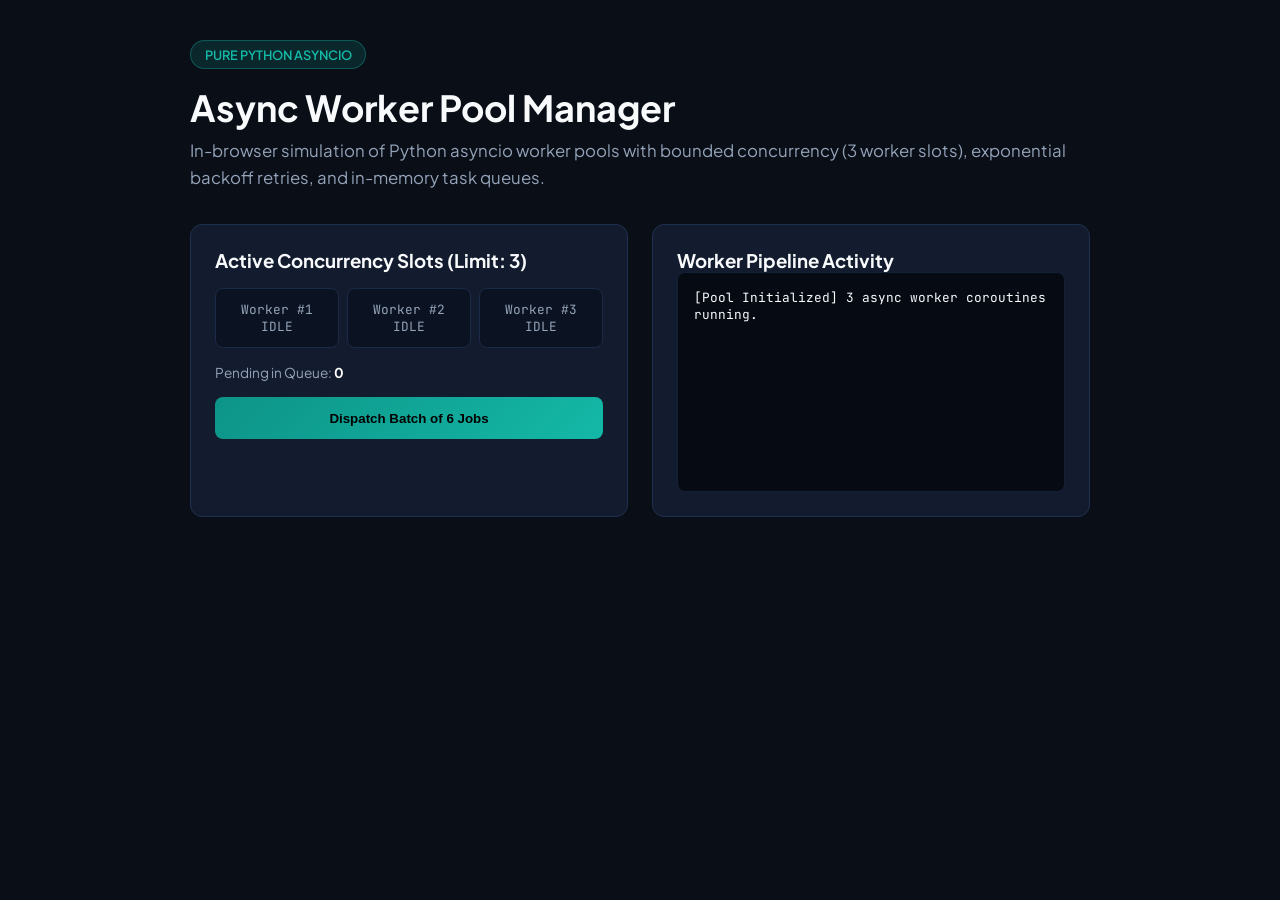
==== index.html @ 15763489 "finished high level production async workers pool" ====
<!DOCTYPE html>
<html lang="en">
<head>
  <meta charset="UTF-8">
  <meta name="viewport" content="width=device-width, initial-scale=1.0">
  <title>Ige Async Worker Pool — Concurrency & Retries</title>
  <link href="https://fonts.googleapis.com/css2?family=Plus+Jakarta+Sans:wght@400;500;600;700&family=JetBrains+Mono:wght@400;500&display=swap" rel="stylesheet">
  <style>
    :root {
      --bg: #090e17;
      --card: #131c2e;
      --border: #1f2f4e;
      --accent: #14b8a6;
      --text: #f8fafc;
      --muted: #94a3b8;
    }
    * { box-sizing: border-box; margin: 0; padding: 0; }
    body {
      font-family: 'Plus Jakarta Sans', sans-serif;
      background: var(--bg); color: var(--text); padding: 2.5rem 1rem;
      display: flex; flex-direction: column; align-items: center; min-height: 100vh;
    }
    .container { max-width: 900px; width: 100%; }
    .badge {
      display: inline-block; background: rgba(20, 184, 166, 0.15);
      border: 1px solid rgba(20, 184, 166, 0.35); color: var(--accent);
      padding: 0.35rem 0.85rem; border-radius: 9999px; font-size: 0.8rem; font-weight: 600;
      text-transform: uppercase; margin-bottom: 1rem;
    }
    h1 { font-size: 2.25rem; font-weight: 700; margin-bottom: 0.5rem; }
    p.sub { color: var(--muted); font-size: 1.05rem; margin-bottom: 2rem; line-height: 1.6; }
    .grid { display: grid; grid-template-columns: 1fr 1fr; gap: 1.5rem; margin-bottom: 1.5rem; }
    @media(max-width: 768px) { .grid { grid-template-columns: 1fr; } }
    .card { background: var(--card); border: 1px solid var(--border); border-radius: 12px; padding: 1.5rem; }
    button {
      background: linear-gradient(135deg, #0d9488, #14b8a6); color: #000;
      font-weight: 700; padding: 0.85rem 1.5rem; border: none; border-radius: 8px; cursor: pointer; width: 100%;
    }
    .workers-display { display: flex; gap: 0.5rem; margin: 1rem 0; }
    .worker-slot {
      flex: 1; padding: 0.75rem; background: #0b1322; border: 1px solid #1a2a47; border-radius: 8px; text-align: center;
      font-size: 0.8rem; font-family: 'JetBrains Mono', monospace; color: var(--muted);
    }
    .worker-slot.active { border-color: #14b8a6; color: #14b8a6; background: rgba(20, 184, 166, 0.1); }
    .log-box {
      background: #060a12; border: 1px solid #142036; border-radius: 8px;
      padding: 1rem; height: 220px; overflow-y: auto; font-family: 'JetBrains Mono', monospace; font-size: 0.8rem;
    }
  </style>
</head>
<body>
  <div class="container">
    <div class="badge">Pure Python AsyncIO</div>
    <h1>Async Worker Pool Manager</h1>
    <p class="sub">In-browser simulation of Python asyncio worker pools with bounded concurrency (3 worker slots), exponential backoff retries, and in-memory task queues.</p>

    <div class="grid">
      <div class="card">
        <h3>Active Concurrency Slots (Limit: 3)</h3>
        <div class="workers-display">
          <div id="w0" class="worker-slot">Worker #1<br>IDLE</div>
          <div id="w1" class="worker-slot">Worker #2<br>IDLE</div>
          <div id="w2" class="worker-slot">Worker #3<br>IDLE</div>
        </div>
        <p style="font-size: 0.85rem; color: var(--muted); margin-bottom: 1rem;">
          Pending in Queue: <strong id="queueCount" style="color: #fff;">0</strong>
        </p>
        <button onclick="dispatchBatch()">Dispatch Batch of 6 Jobs</button>
      </div>

      <div class="card">
        <h3>Worker Pipeline Activity</h3>
        <div id="activityLog" class="log-box">
          <div>[Pool Initialized] 3 async worker coroutines running.</div>
        </div>
      </div>
    </div>
  </div>

  <script>
    let queue = [];
    let workers = [false, false, false];
    let jobId = 0;

    function dispatchBatch() {
      for (let i = 0; i < 6; i++) {
        jobId++;
        queue.push({ id: jobId, retries: 0 });
      }
      document.getElementById('queueCount').textContent = queue.length;
      processQueue();
    }

    function processQueue() {
      for (let i = 0; i < workers.length; i++) {
        if (!workers[i] && queue.length > 0) {
          const job = queue.shift();
          executeJob(i, job);
        }
      }
      document.getElementById('queueCount').textContent = queue.length;
    }

    function executeJob(slot, job) {
      workers[slot] = true;
      const el = document.getElementById(`w${slot}`);
      el.className = "worker-slot active";
      el.innerHTML = `Worker #${slot + 1}<br>Job #${job.id}`;

      const log = document.getElementById('activityLog');
      log.innerHTML = `<div>[Worker #${slot + 1}] Processing Job #${job.id}...</div>` + log.innerHTML;

      setTimeout(() => {
        // Random flaky failure with retry
        if (job.id % 3 === 0 && job.retries === 0) {
          job.retries++;
          log.innerHTML = `<div style="color: #f59e0b;">[Worker #${slot + 1}] ⚠️ Job #${job.id} transient failure. Exponential backoff retry...</div>` + log.innerHTML;
          queue.unshift(job);
        } else {
          log.innerHTML = `<div style="color: #10b981;">[Worker #${slot + 1}] ✔ Completed Job #${job.id} successfully.</div>` + log.innerHTML;
        }

        workers[slot] = false;
        el.className = "worker-slot";
        el.innerHTML = `Worker #${slot + 1}<br>IDLE`;
        processQueue();
      }, 1200);
    }
  </script>
</body>
</html>
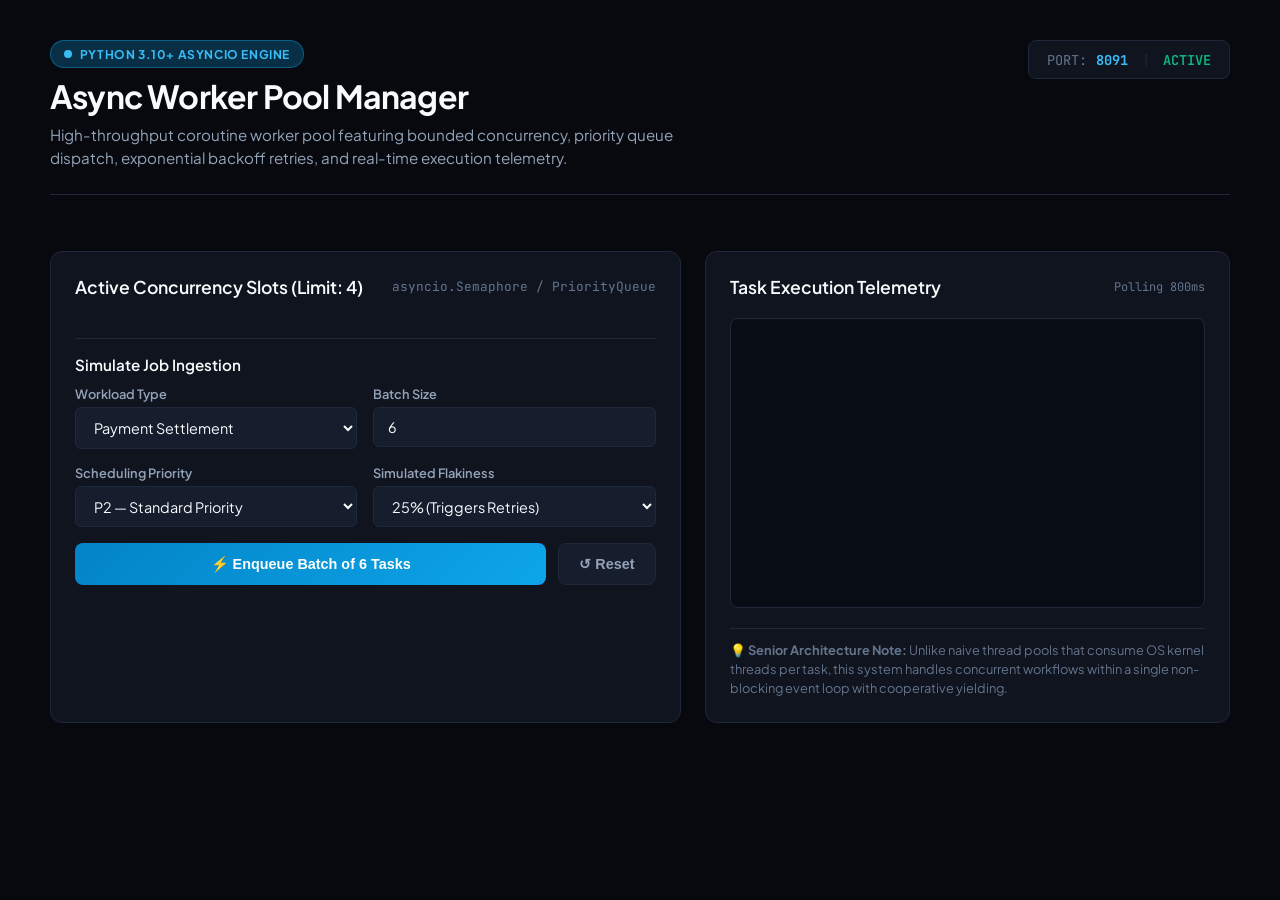
==== commit 6abce838: "feat: scale up senior architecture, zero-dep embedded servers, modular UI components, and demo walkt" ====
--- a/index.html
+++ b/index.html
@@ -3,129 +3,121 @@
 <head>
   <meta charset="UTF-8">
   <meta name="viewport" content="width=device-width, initial-scale=1.0">
-  <title>Ige Async Worker Pool — Concurrency & Retries</title>
-  <link href="https://fonts.googleapis.com/css2?family=Plus+Jakarta+Sans:wght@400;500;600;700&family=JetBrains+Mono:wght@400;500&display=swap" rel="stylesheet">
-  <style>
-    :root {
-      --bg: #090e17;
-      --card: #131c2e;
-      --border: #1f2f4e;
-      --accent: #14b8a6;
-      --text: #f8fafc;
-      --muted: #94a3b8;
-    }
-    * { box-sizing: border-box; margin: 0; padding: 0; }
-    body {
-      font-family: 'Plus Jakarta Sans', sans-serif;
-      background: var(--bg); color: var(--text); padding: 2.5rem 1rem;
-      display: flex; flex-direction: column; align-items: center; min-height: 100vh;
-    }
-    .container { max-width: 900px; width: 100%; }
-    .badge {
-      display: inline-block; background: rgba(20, 184, 166, 0.15);
-      border: 1px solid rgba(20, 184, 166, 0.35); color: var(--accent);
-      padding: 0.35rem 0.85rem; border-radius: 9999px; font-size: 0.8rem; font-weight: 600;
-      text-transform: uppercase; margin-bottom: 1rem;
-    }
-    h1 { font-size: 2.25rem; font-weight: 700; margin-bottom: 0.5rem; }
-    p.sub { color: var(--muted); font-size: 1.05rem; margin-bottom: 2rem; line-height: 1.6; }
-    .grid { display: grid; grid-template-columns: 1fr 1fr; gap: 1.5rem; margin-bottom: 1.5rem; }
-    @media(max-width: 768px) { .grid { grid-template-columns: 1fr; } }
-    .card { background: var(--card); border: 1px solid var(--border); border-radius: 12px; padding: 1.5rem; }
-    button {
-      background: linear-gradient(135deg, #0d9488, #14b8a6); color: #000;
-      font-weight: 700; padding: 0.85rem 1.5rem; border: none; border-radius: 8px; cursor: pointer; width: 100%;
-    }
-    .workers-display { display: flex; gap: 0.5rem; margin: 1rem 0; }
-    .worker-slot {
-      flex: 1; padding: 0.75rem; background: #0b1322; border: 1px solid #1a2a47; border-radius: 8px; text-align: center;
-      font-size: 0.8rem; font-family: 'JetBrains Mono', monospace; color: var(--muted);
-    }
-    .worker-slot.active { border-color: #14b8a6; color: #14b8a6; background: rgba(20, 184, 166, 0.1); }
-    .log-box {
-      background: #060a12; border: 1px solid #142036; border-radius: 8px;
-      padding: 1rem; height: 220px; overflow-y: auto; font-family: 'JetBrains Mono', monospace; font-size: 0.8rem;
-    }
-  </style>
+  <title>Ige Async Worker Pool — Resilient Concurrency Engine</title>
+  <link rel="preconnect" href="https://fonts.googleapis.com">
+  <link rel="preconnect" href="https://fonts.gstatic.com" crossorigin>
+  <link href="https://fonts.googleapis.com/css2?family=JetBrains+Mono:wght@400;500;700&family=Plus+Jakarta+Sans:wght@400;500;600;700;800&display=swap" rel="stylesheet">
+  <link rel="stylesheet" href="static/css/styles.css">
 </head>
 <body>
-  <div class="container">
-    <div class="badge">Pure Python AsyncIO</div>
-    <h1>Async Worker Pool Manager</h1>
-    <p class="sub">In-browser simulation of Python asyncio worker pools with bounded concurrency (3 worker slots), exponential backoff retries, and in-memory task queues.</p>
-
-    <div class="grid">
-      <div class="card">
-        <h3>Active Concurrency Slots (Limit: 3)</h3>
-        <div class="workers-display">
-          <div id="w0" class="worker-slot">Worker #1<br>IDLE</div>
-          <div id="w1" class="worker-slot">Worker #2<br>IDLE</div>
-          <div id="w2" class="worker-slot">Worker #3<br>IDLE</div>
+  <div class="dashboard-container">
+    <!-- Header -->
+    <header class="dashboard-header">
+      <div class="header-brand">
+        <div class="badge-tag">
+          <span class="pulse-dot"></span>
+          Python 3.10+ AsyncIO Engine
         </div>
-        <p style="font-size: 0.85rem; color: var(--muted); margin-bottom: 1rem;">
-          Pending in Queue: <strong id="queueCount" style="color: #fff;">0</strong>
+        <h1 class="dashboard-title">Async Worker Pool Manager</h1>
+        <p class="dashboard-sub">
+          High-throughput coroutine worker pool featuring bounded concurrency, priority queue dispatch, exponential backoff retries, and real-time execution telemetry.
         </p>
-        <button onclick="dispatchBatch()">Dispatch Batch of 6 Jobs</button>
       </div>
 
-      <div class="card">
-        <h3>Worker Pipeline Activity</h3>
-        <div id="activityLog" class="log-box">
-          <div>[Pool Initialized] 3 async worker coroutines running.</div>
+      <div class="header-status-pill">
+        <span style="color: var(--text-dim);">PORT:</span>
+        <span style="color: #38bdf8; font-weight: 700;">8091</span>
+        <span style="margin: 0 0.25rem; color: var(--border-subtle);">|</span>
+        <span style="color: #10b981; font-weight: 600;">ACTIVE</span>
+      </div>
+    </header>
+
+    <!-- Top Metrics Ribbon -->
+    <section id="metricsContainer" class="metrics-grid">
+      <!-- Populated dynamically by StatsPanel.js -->
+    </section>
+
+    <!-- Main Interactive Grid -->
+    <main class="main-grid">
+      <!-- Left Panel: Worker Slots & Dispatcher -->
+      <section class="panel-card">
+        <div class="panel-header">
+          <h3>Active Concurrency Slots (Limit: 4)</h3>
+          <span style="font-size: 0.8rem; font-family: var(--font-mono); color: var(--text-dim);">asyncio.Semaphore / PriorityQueue</span>
         </div>
-      </div>
-    </div>
+
+        <div id="workerSlotsContainer" class="slots-container">
+          <!-- Populated dynamically by WorkerGrid.js -->
+        </div>
+
+        <div style="border-top: 1px solid var(--border-subtle); padding-top: 1rem;">
+          <h4 style="font-size: 0.95rem; font-weight: 600; margin-bottom: 0.75rem;">Simulate Job Ingestion</h4>
+          <div class="dispatch-form">
+            <div class="form-group">
+              <label for="taskType">Workload Type</label>
+              <select id="taskType" class="form-control">
+                <option value="Payment Settlement">Payment Settlement</option>
+                <option value="Webhook Dispatch">Webhook Dispatch</option>
+                <option value="ETL Chunk Ingestion">ETL Chunk Ingestion</option>
+                <option value="Audit Ledger Hash">Audit Ledger Hash</option>
+              </select>
+            </div>
+
+            <div class="form-group">
+              <label for="taskCount">Batch Size</label>
+              <input type="number" id="taskCount" class="form-control" value="6" min="1" max="25">
+            </div>
+
+            <div class="form-group">
+              <label for="priorityLevel">Scheduling Priority</label>
+              <select id="priorityLevel" class="form-control">
+                <option value="1">P1 — Critical / Real-Time</option>
+                <option value="2" selected>P2 — Standard Priority</option>
+                <option value="3">P3 — Low / Background Batch</option>
+              </select>
+            </div>
+
+            <div class="form-group">
+              <label for="failureRate">Simulated Flakiness</label>
+              <select id="failureRate" class="form-control">
+                <option value="0.0">0% (Rock Solid)</option>
+                <option value="0.25" selected>25% (Triggers Retries)</option>
+                <option value="0.5">50% (High Volatility)</option>
+              </select>
+            </div>
+            
+            <input type="hidden" id="taskDuration" value="0.8">
+          </div>
+
+          <div class="action-buttons">
+            <button id="btnDispatch" class="btn btn-primary">
+              ⚡ Enqueue Batch of 6 Tasks
+            </button>
+            <button id="btnClear" class="btn btn-secondary" title="Reset counters">
+              ↺ Reset
+            </button>
+          </div>
+        </div>
+      </section>
+
+      <!-- Right Panel: Telemetry & Log Stream -->
+      <section class="panel-card">
+        <div class="panel-header">
+          <h3>Task Execution Telemetry</h3>
+          <span style="font-size: 0.75rem; color: var(--text-dim); font-family: var(--font-mono);">Polling 800ms</span>
+        </div>
+
+        <div id="activityStream" class="log-stream">
+          <!-- Populated dynamically by TaskQueueView.js -->
+        </div>
+
+        <div style="font-size: 0.8rem; color: var(--text-dim); line-height: 1.5; border-top: 1px solid var(--border-subtle); padding-top: 0.75rem;">
+          💡 <strong>Senior Architecture Note:</strong> Unlike naive thread pools that consume OS kernel threads per task, this system handles concurrent workflows within a single non-blocking event loop with cooperative yielding.
+        </div>
+      </section>
+    </main>
   </div>
 
-  <script>
-    let queue = [];
-    let workers = [false, false, false];
-    let jobId = 0;
-
-    function dispatchBatch() {
-      for (let i = 0; i < 6; i++) {
-        jobId++;
-        queue.push({ id: jobId, retries: 0 });
-      }
-      document.getElementById('queueCount').textContent = queue.length;
-      processQueue();
-    }
-
-    function processQueue() {
-      for (let i = 0; i < workers.length; i++) {
-        if (!workers[i] && queue.length > 0) {
-          const job = queue.shift();
-          executeJob(i, job);
-        }
-      }
-      document.getElementById('queueCount').textContent = queue.length;
-    }
-
-    function executeJob(slot, job) {
-      workers[slot] = true;
-      const el = document.getElementById(`w${slot}`);
-      el.className = "worker-slot active";
-      el.innerHTML = `Worker #${slot + 1}<br>Job #${job.id}`;
-
-      const log = document.getElementById('activityLog');
-      log.innerHTML = `<div>[Worker #${slot + 1}] Processing Job #${job.id}...</div>` + log.innerHTML;
-
-      setTimeout(() => {
-        // Random flaky failure with retry
-        if (job.id % 3 === 0 && job.retries === 0) {
-          job.retries++;
-          log.innerHTML = `<div style="color: #f59e0b;">[Worker #${slot + 1}] ⚠️ Job #${job.id} transient failure. Exponential backoff retry...</div>` + log.innerHTML;
-          queue.unshift(job);
-        } else {
-          log.innerHTML = `<div style="color: #10b981;">[Worker #${slot + 1}] ✔ Completed Job #${job.id} successfully.</div>` + log.innerHTML;
-        }
-
-        workers[slot] = false;
-        el.className = "worker-slot";
-        el.innerHTML = `Worker #${slot + 1}<br>IDLE`;
-        processQueue();
-      }, 1200);
-    }
-  </script>
+  <script type="module" src="static/js/app.js"></script>
 </body>
 </html>
--- a/static/css/styles.css
+++ b/static/css/styles.css
@@ -0,0 +1,369 @@
+:root {
+  --bg-primary: #07090e;
+  --bg-surface: #0f141f;
+  --bg-surface-elevated: #161e2e;
+  --border-subtle: #1e293b;
+  --border-focus: #38bdf8;
+  --accent: #0ea5e9;
+  --accent-glow: rgba(14, 165, 233, 0.25);
+  --success: #10b981;
+  --success-glow: rgba(16, 185, 129, 0.2);
+  --warning: #f59e0b;
+  --danger: #ef4444;
+  --text-main: #f8fafc;
+  --text-muted: #94a3b8;
+  --text-dim: #64748b;
+  --font-sans: 'Plus Jakarta Sans', -apple-system, BlinkMacSystemFont, sans-serif;
+  --font-mono: 'JetBrains Mono', monospace;
+}
+
+* {
+  box-sizing: border-box;
+  margin: 0;
+  padding: 0;
+}
+
+body {
+  font-family: var(--font-sans);
+  background: var(--bg-primary);
+  color: var(--text-main);
+  min-height: 100vh;
+  padding: 2.5rem 1.5rem;
+  display: flex;
+  justify-content: center;
+}
+
+.dashboard-container {
+  max-width: 1180px;
+  width: 100%;
+  display: flex;
+  flex-direction: column;
+  gap: 1.75rem;
+}
+
+/* Header & Meta */
+.dashboard-header {
+  display: flex;
+  justify-content: space-between;
+  align-items: flex-start;
+  padding-bottom: 1.5rem;
+  border-bottom: 1px solid var(--border-subtle);
+}
+
+.header-brand {
+  display: flex;
+  flex-direction: column;
+  gap: 0.5rem;
+}
+
+.badge-tag {
+  display: inline-flex;
+  align-items: center;
+  gap: 0.5rem;
+  background: var(--accent-glow);
+  border: 1px solid rgba(14, 165, 233, 0.4);
+  color: #38bdf8;
+  padding: 0.35rem 0.8rem;
+  border-radius: 9999px;
+  font-size: 0.75rem;
+  font-weight: 700;
+  text-transform: uppercase;
+  letter-spacing: 0.05em;
+  width: fit-content;
+}
+
+.badge-tag .pulse-dot {
+  width: 8px;
+  height: 8px;
+  background: #38bdf8;
+  border-radius: 50%;
+  animation: pulse 1.8s infinite;
+}
+
+@keyframes pulse {
+  0% { transform: scale(0.95); box-shadow: 0 0 0 0 rgba(56, 189, 248, 0.7); }
+  70% { transform: scale(1); box-shadow: 0 0 0 8px rgba(56, 189, 248, 0); }
+  100% { transform: scale(0.95); box-shadow: 0 0 0 0 rgba(56, 189, 248, 0); }
+}
+
+h1.dashboard-title {
+  font-size: 2rem;
+  font-weight: 700;
+  letter-spacing: -0.025em;
+  color: var(--text-main);
+}
+
+p.dashboard-sub {
+  color: var(--text-muted);
+  font-size: 0.95rem;
+  line-height: 1.5;
+  max-width: 650px;
+}
+
+.header-status-pill {
+  display: flex;
+  align-items: center;
+  gap: 0.6rem;
+  background: var(--bg-surface);
+  border: 1px solid var(--border-subtle);
+  padding: 0.6rem 1.1rem;
+  border-radius: 8px;
+  font-family: var(--font-mono);
+  font-size: 0.85rem;
+}
+
+/* Metrics Ribbon */
+.metrics-grid {
+  display: grid;
+  grid-template-columns: repeat(4, 1fr);
+  gap: 1.25rem;
+}
+
+@media (max-width: 900px) {
+  .metrics-grid {
+    grid-template-columns: repeat(2, 1fr);
+  }
+}
+
+.metric-card {
+  background: var(--bg-surface);
+  border: 1px solid var(--border-subtle);
+  border-radius: 12px;
+  padding: 1.25rem 1.5rem;
+  display: flex;
+  flex-direction: column;
+  gap: 0.5rem;
+  transition: transform 0.2s, border-color 0.2s;
+}
+
+.metric-card:hover {
+  border-color: rgba(14, 165, 233, 0.4);
+  transform: translateY(-2px);
+}
+
+.metric-label {
+  font-size: 0.8rem;
+  text-transform: uppercase;
+  letter-spacing: 0.05em;
+  color: var(--text-dim);
+  font-weight: 600;
+}
+
+.metric-value {
+  font-size: 2rem;
+  font-weight: 700;
+  font-family: var(--font-mono);
+  color: var(--text-main);
+}
+
+.metric-desc {
+  font-size: 0.8rem;
+  color: var(--text-muted);
+}
+
+/* Main Split View */
+.main-grid {
+  display: grid;
+  grid-template-columns: 1.2fr 1fr;
+  gap: 1.5rem;
+}
+
+@media (max-width: 950px) {
+  .main-grid {
+    grid-template-columns: 1fr;
+  }
+}
+
+.panel-card {
+  background: var(--bg-surface);
+  border: 1px solid var(--border-subtle);
+  border-radius: 12px;
+  padding: 1.5rem;
+  display: flex;
+  flex-direction: column;
+  gap: 1.25rem;
+}
+
+.panel-header {
+  display: flex;
+  justify-content: space-between;
+  align-items: center;
+}
+
+.panel-header h3 {
+  font-size: 1.1rem;
+  font-weight: 600;
+}
+
+/* Worker Slots View */
+.slots-container {
+  display: grid;
+  grid-template-columns: repeat(2, 1fr);
+  gap: 1rem;
+}
+
+.worker-slot-item {
+  background: var(--bg-surface-elevated);
+  border: 1px solid var(--border-subtle);
+  border-radius: 8px;
+  padding: 1rem;
+  display: flex;
+  flex-direction: column;
+  gap: 0.5rem;
+  transition: all 0.25s ease;
+}
+
+.worker-slot-item.active {
+  border-color: #0ea5e9;
+  background: rgba(14, 165, 233, 0.08);
+  box-shadow: 0 0 15px rgba(14, 165, 233, 0.15);
+}
+
+.slot-top {
+  display: flex;
+  justify-content: space-between;
+  align-items: center;
+  font-size: 0.85rem;
+  font-family: var(--font-mono);
+}
+
+.slot-status-pill {
+  font-size: 0.7rem;
+  padding: 0.2rem 0.5rem;
+  border-radius: 4px;
+  text-transform: uppercase;
+  font-weight: 700;
+}
+
+.slot-status-pill.idle {
+  background: rgba(100, 116, 139, 0.2);
+  color: var(--text-muted);
+}
+
+.slot-status-pill.working {
+  background: rgba(14, 165, 233, 0.25);
+  color: #38bdf8;
+}
+
+.slot-task-desc {
+  font-size: 0.85rem;
+  color: var(--text-main);
+  font-family: var(--font-mono);
+  overflow: hidden;
+  text-overflow: ellipsis;
+  white-space: nowrap;
+}
+
+/* Form Controls */
+.dispatch-form {
+  display: grid;
+  grid-template-columns: 1fr 1fr;
+  gap: 1rem;
+  margin-top: 0.5rem;
+}
+
+.form-group {
+  display: flex;
+  flex-direction: column;
+  gap: 0.35rem;
+}
+
+.form-group label {
+  font-size: 0.8rem;
+  color: var(--text-muted);
+  font-weight: 600;
+}
+
+.form-control {
+  background: var(--bg-surface-elevated);
+  border: 1px solid var(--border-subtle);
+  color: var(--text-main);
+  padding: 0.6rem 0.85rem;
+  border-radius: 6px;
+  font-family: var(--font-sans);
+  font-size: 0.9rem;
+  outline: none;
+  transition: border-color 0.2s;
+}
+
+.form-control:focus {
+  border-color: var(--border-focus);
+}
+
+.action-buttons {
+  display: flex;
+  gap: 0.75rem;
+  margin-top: 1rem;
+}
+
+.btn {
+  padding: 0.75rem 1.25rem;
+  font-weight: 600;
+  font-size: 0.9rem;
+  border-radius: 8px;
+  border: none;
+  cursor: pointer;
+  transition: all 0.2s ease;
+  display: inline-flex;
+  align-items: center;
+  justify-content: center;
+  gap: 0.5rem;
+}
+
+.btn-primary {
+  background: linear-gradient(135deg, #0284c7, #0ea5e9);
+  color: #ffffff;
+  flex: 1;
+}
+
+.btn-primary:hover {
+  filter: brightness(1.15);
+  transform: translateY(-1px);
+}
+
+.btn-secondary {
+  background: var(--bg-surface-elevated);
+  border: 1px solid var(--border-subtle);
+  color: var(--text-muted);
+}
+
+.btn-secondary:hover {
+  background: #1f2a3f;
+  color: #ffffff;
+}
+
+/* Activity Log / Telemetry View */
+.log-stream {
+  background: #080c14;
+  border: 1px solid var(--border-subtle);
+  border-radius: 8px;
+  height: 290px;
+  overflow-y: auto;
+  padding: 0.85rem;
+  font-family: var(--font-mono);
+  font-size: 0.8rem;
+  display: flex;
+  flex-direction: column;
+  gap: 0.5rem;
+}
+
+.log-entry {
+  display: flex;
+  gap: 0.75rem;
+  align-items: center;
+  padding: 0.4rem 0.6rem;
+  border-radius: 4px;
+  background: rgba(255, 255, 255, 0.02);
+}
+
+.log-entry.completed { border-left: 3px solid var(--success); }
+.log-entry.failed { border-left: 3px solid var(--danger); }
+.log-entry.retrying { border-left: 3px solid var(--warning); }
+.log-entry.running { border-left: 3px solid var(--accent); }
+
+.log-time { color: var(--text-dim); }
+.log-msg { color: var(--text-main); flex: 1; }
+.log-badge { font-size: 0.7rem; padding: 0.15rem 0.4rem; border-radius: 3px; font-weight: 600; }
+.log-badge.success { background: rgba(16, 185, 129, 0.2); color: #34d399; }
+.log-badge.error { background: rgba(239, 68, 68, 0.2); color: #f87171; }
+.log-badge.retry { background: rgba(245, 158, 11, 0.2); color: #fbbf24; }
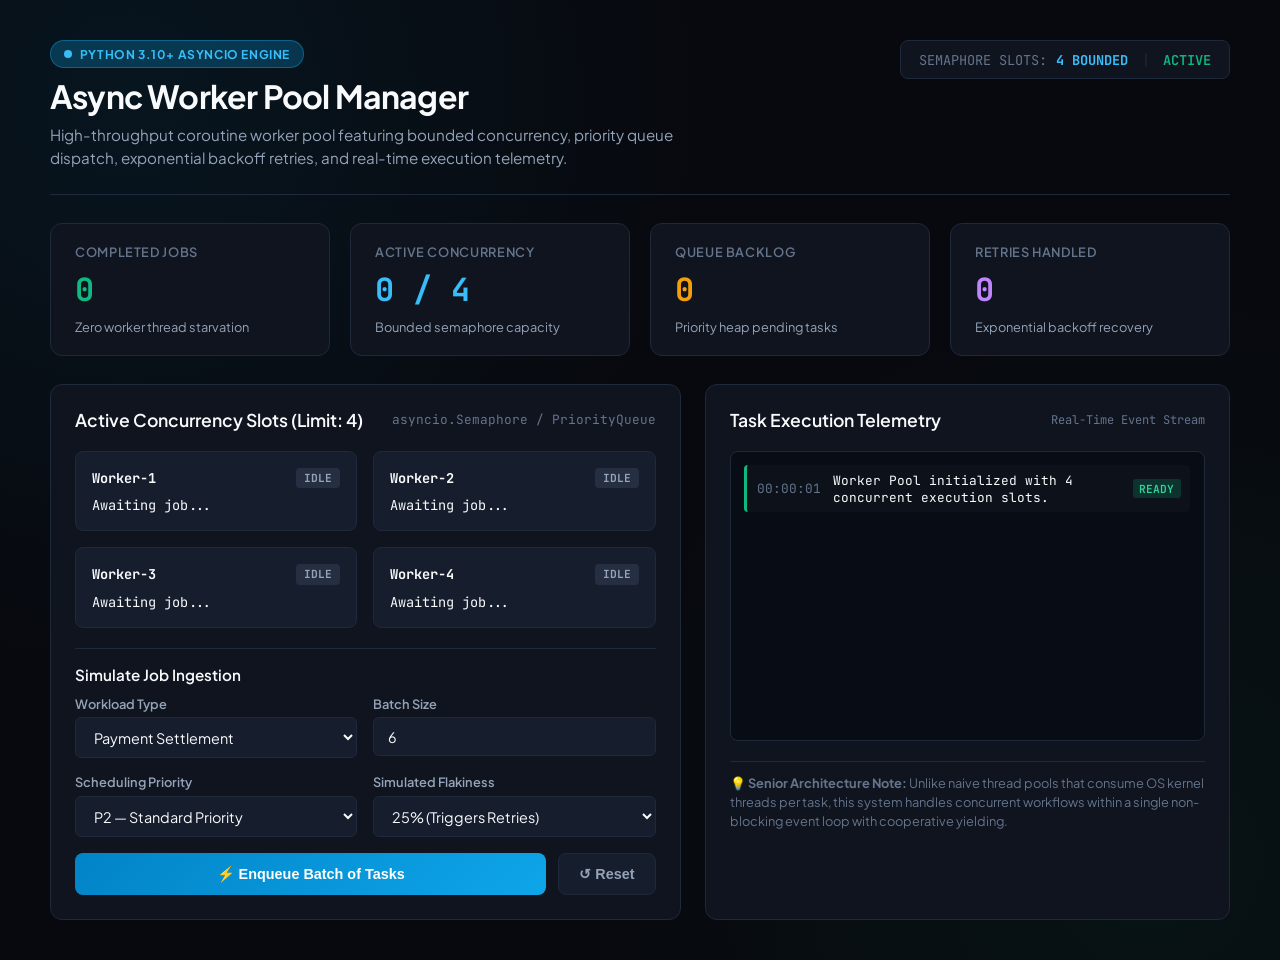
==== commit 7f13b2c0: "feat: add dashboard UI styling and layout for async worker pool telemetry" ====
--- a/index.html
+++ b/index.html
@@ -8,6 +8,376 @@
   <link rel="preconnect" href="https://fonts.gstatic.com" crossorigin>
   <link href="https://fonts.googleapis.com/css2?family=JetBrains+Mono:wght@400;500;700&family=Plus+Jakarta+Sans:wght@400;500;600;700;800&display=swap" rel="stylesheet">
   <link rel="stylesheet" href="static/css/styles.css">
+  <style>
+    :root {
+      --bg-primary: #07090e;
+      --bg-surface: #0f141f;
+      --bg-surface-elevated: #161e2e;
+      --border-subtle: #1e293b;
+      --border-focus: #38bdf8;
+      --accent: #0ea5e9;
+      --accent-glow: rgba(14, 165, 233, 0.25);
+      --success: #10b981;
+      --success-glow: rgba(16, 185, 129, 0.2);
+      --warning: #f59e0b;
+      --danger: #ef4444;
+      --text-main: #f8fafc;
+      --text-muted: #94a3b8;
+      --text-dim: #64748b;
+      --font-sans: 'Plus Jakarta Sans', -apple-system, BlinkMacSystemFont, sans-serif;
+      --font-mono: 'JetBrains Mono', monospace;
+    }
+
+    * { box-sizing: border-box; margin: 0; padding: 0; }
+
+    body {
+      font-family: var(--font-sans);
+      background: var(--bg-primary);
+      color: var(--text-main);
+      min-height: 100vh;
+      padding: 2.5rem 1.5rem;
+      display: flex;
+      justify-content: center;
+      background-image: 
+        radial-gradient(circle at 10% 10%, rgba(14, 165, 233, 0.08) 0%, transparent 40%),
+        radial-gradient(circle at 90% 90%, rgba(16, 185, 129, 0.06) 0%, transparent 40%);
+    }
+
+    .dashboard-container {
+      max-width: 1180px;
+      width: 100%;
+      display: flex;
+      flex-direction: column;
+      gap: 1.75rem;
+    }
+
+    /* Header & Meta */
+    .dashboard-header {
+      display: flex;
+      justify-content: space-between;
+      align-items: flex-start;
+      padding-bottom: 1.5rem;
+      border-bottom: 1px solid var(--border-subtle);
+      flex-wrap: wrap;
+      gap: 1rem;
+    }
+
+    .header-brand {
+      display: flex;
+      flex-direction: column;
+      gap: 0.5rem;
+    }
+
+    .badge-tag {
+      display: inline-flex;
+      align-items: center;
+      gap: 0.5rem;
+      background: var(--accent-glow);
+      border: 1px solid rgba(14, 165, 233, 0.4);
+      color: #38bdf8;
+      padding: 0.35rem 0.8rem;
+      border-radius: 9999px;
+      font-size: 0.75rem;
+      font-weight: 700;
+      text-transform: uppercase;
+      letter-spacing: 0.05em;
+      width: fit-content;
+    }
+
+    .badge-tag .pulse-dot {
+      width: 8px;
+      height: 8px;
+      background: #38bdf8;
+      border-radius: 50%;
+      animation: pulse 1.8s infinite;
+    }
+
+    @keyframes pulse {
+      0% { transform: scale(0.95); box-shadow: 0 0 0 0 rgba(56, 189, 248, 0.7); }
+      70% { transform: scale(1); box-shadow: 0 0 0 8px rgba(56, 189, 248, 0); }
+      100% { transform: scale(0.95); box-shadow: 0 0 0 0 rgba(56, 189, 248, 0); }
+    }
+
+    h1.dashboard-title {
+      font-size: 2rem;
+      font-weight: 700;
+      letter-spacing: -0.025em;
+      color: var(--text-main);
+    }
+
+    p.dashboard-sub {
+      color: var(--text-muted);
+      font-size: 0.95rem;
+      line-height: 1.5;
+      max-width: 650px;
+    }
+
+    .header-status-pill {
+      display: flex;
+      align-items: center;
+      gap: 0.6rem;
+      background: var(--bg-surface);
+      border: 1px solid var(--border-subtle);
+      padding: 0.6rem 1.1rem;
+      border-radius: 8px;
+      font-family: var(--font-mono);
+      font-size: 0.85rem;
+    }
+
+    /* Metrics Ribbon */
+    .metrics-grid {
+      display: grid;
+      grid-template-columns: repeat(4, 1fr);
+      gap: 1.25rem;
+    }
+
+    @media (max-width: 900px) {
+      .metrics-grid { grid-template-columns: repeat(2, 1fr); }
+    }
+
+    .metric-card {
+      background: var(--bg-surface);
+      border: 1px solid var(--border-subtle);
+      border-radius: 12px;
+      padding: 1.25rem 1.5rem;
+      display: flex;
+      flex-direction: column;
+      gap: 0.5rem;
+      transition: transform 0.2s, border-color 0.2s;
+    }
+
+    .metric-card:hover {
+      border-color: rgba(14, 165, 233, 0.4);
+      transform: translateY(-2px);
+    }
+
+    .metric-label {
+      font-size: 0.8rem;
+      text-transform: uppercase;
+      letter-spacing: 0.05em;
+      color: var(--text-dim);
+      font-weight: 600;
+    }
+
+    .metric-value {
+      font-size: 2rem;
+      font-weight: 700;
+      font-family: var(--font-mono);
+      color: var(--text-main);
+    }
+
+    .metric-desc {
+      font-size: 0.8rem;
+      color: var(--text-muted);
+    }
+
+    /* Main Split View */
+    .main-grid {
+      display: grid;
+      grid-template-columns: 1.2fr 1fr;
+      gap: 1.5rem;
+    }
+
+    @media (max-width: 950px) {
+      .main-grid { grid-template-columns: 1fr; }
+    }
+
+    .panel-card {
+      background: var(--bg-surface);
+      border: 1px solid var(--border-subtle);
+      border-radius: 12px;
+      padding: 1.5rem;
+      display: flex;
+      flex-direction: column;
+      gap: 1.25rem;
+    }
+
+    .panel-header {
+      display: flex;
+      justify-content: space-between;
+      align-items: center;
+      flex-wrap: wrap;
+      gap: 0.5rem;
+    }
+
+    .panel-header h3 {
+      font-size: 1.1rem;
+      font-weight: 600;
+    }
+
+    /* Worker Slots View */
+    .slots-container {
+      display: grid;
+      grid-template-columns: repeat(2, 1fr);
+      gap: 1rem;
+    }
+
+    .worker-slot-item {
+      background: var(--bg-surface-elevated);
+      border: 1px solid var(--border-subtle);
+      border-radius: 8px;
+      padding: 1rem;
+      display: flex;
+      flex-direction: column;
+      gap: 0.5rem;
+      transition: all 0.25s ease;
+    }
+
+    .worker-slot-item.active {
+      border-color: #0ea5e9;
+      background: rgba(14, 165, 233, 0.08);
+      box-shadow: 0 0 15px rgba(14, 165, 233, 0.15);
+    }
+
+    .slot-top {
+      display: flex;
+      justify-content: space-between;
+      align-items: center;
+      font-size: 0.85rem;
+      font-family: var(--font-mono);
+    }
+
+    .slot-status-pill {
+      font-size: 0.7rem;
+      padding: 0.2rem 0.5rem;
+      border-radius: 4px;
+      text-transform: uppercase;
+      font-weight: 700;
+    }
+
+    .slot-status-pill.idle {
+      background: rgba(100, 116, 139, 0.2);
+      color: var(--text-muted);
+    }
+
+    .slot-status-pill.working {
+      background: rgba(14, 165, 233, 0.25);
+      color: #38bdf8;
+    }
+
+    .slot-task-desc {
+      font-size: 0.85rem;
+      color: var(--text-main);
+      font-family: var(--font-mono);
+      overflow: hidden;
+      text-overflow: ellipsis;
+      white-space: nowrap;
+    }
+
+    /* Form Controls */
+    .dispatch-form {
+      display: grid;
+      grid-template-columns: 1fr 1fr;
+      gap: 1rem;
+      margin-top: 0.5rem;
+    }
+
+    .form-group {
+      display: flex;
+      flex-direction: column;
+      gap: 0.35rem;
+    }
+
+    .form-group label {
+      font-size: 0.8rem;
+      color: var(--text-muted);
+      font-weight: 600;
+    }
+
+    .form-control {
+      background: var(--bg-surface-elevated);
+      border: 1px solid var(--border-subtle);
+      color: var(--text-main);
+      padding: 0.6rem 0.85rem;
+      border-radius: 6px;
+      font-family: var(--font-sans);
+      font-size: 0.9rem;
+      outline: none;
+      transition: border-color 0.2s;
+    }
+
+    .form-control:focus {
+      border-color: var(--border-focus);
+    }
+
+    .action-buttons {
+      display: flex;
+      gap: 0.75rem;
+      margin-top: 1rem;
+    }
+
+    .btn {
+      padding: 0.75rem 1.25rem;
+      font-weight: 600;
+      font-size: 0.9rem;
+      border-radius: 8px;
+      border: none;
+      cursor: pointer;
+      transition: all 0.2s ease;
+      display: inline-flex;
+      align-items: center;
+      justify-content: center;
+      gap: 0.5rem;
+    }
+
+    .btn-primary {
+      background: linear-gradient(135deg, #0284c7, #0ea5e9);
+      color: #ffffff;
+      flex: 1;
+    }
+
+    .btn-primary:hover {
+      filter: brightness(1.15);
+      transform: translateY(-1px);
+    }
+
+    .btn-secondary {
+      background: var(--bg-surface-elevated);
+      border: 1px solid var(--border-subtle);
+      color: var(--text-muted);
+    }
+
+    .btn-secondary:hover {
+      background: #1f2a3f;
+      color: #ffffff;
+    }
+
+    /* Activity Log / Telemetry View */
+    .log-stream {
+      background: #080c14;
+      border: 1px solid var(--border-subtle);
+      border-radius: 8px;
+      height: 290px;
+      overflow-y: auto;
+      padding: 0.85rem;
+      font-family: var(--font-mono);
+      font-size: 0.8rem;
+      display: flex;
+      flex-direction: column;
+      gap: 0.5rem;
+    }
+
+    .log-entry {
+      display: flex;
+      gap: 0.75rem;
+      align-items: center;
+      padding: 0.4rem 0.6rem;
+      border-radius: 4px;
+      background: rgba(255, 255, 255, 0.02);
+    }
+
+    .log-entry.completed { border-left: 3px solid var(--success); }
+    .log-entry.failed { border-left: 3px solid var(--danger); }
+    .log-entry.retrying { border-left: 3px solid var(--warning); }
+    .log-entry.running { border-left: 3px solid var(--accent); }
+
+    .log-time { color: var(--text-dim); }
+    .log-msg { color: var(--text-main); flex: 1; }
+    .log-badge { font-size: 0.7rem; padding: 0.15rem 0.4rem; border-radius: 3px; font-weight: 600; }
+    .log-badge.success { background: rgba(16, 185, 129, 0.2); color: #34d399; }
+    .log-badge.error { background: rgba(239, 68, 68, 0.2); color: #f87171; }
+    .log-badge.retry { background: rgba(245, 158, 11, 0.2); color: #fbbf24; }
+  </style>
 </head>
 <body>
   <div class="dashboard-container">
@@ -25,8 +395,8 @@
       </div>
 
       <div class="header-status-pill">
-        <span style="color: var(--text-dim);">PORT:</span>
-        <span style="color: #38bdf8; font-weight: 700;">8091</span>
+        <span style="color: var(--text-dim);">SEMAPHORE SLOTS:</span>
+        <span style="color: #38bdf8; font-weight: 700;">4 BOUNDED</span>
         <span style="margin: 0 0.25rem; color: var(--border-subtle);">|</span>
         <span style="color: #10b981; font-weight: 600;">ACTIVE</span>
       </div>
@@ -34,7 +404,26 @@
 
     <!-- Top Metrics Ribbon -->
     <section id="metricsContainer" class="metrics-grid">
-      <!-- Populated dynamically by StatsPanel.js -->
+      <div class="metric-card">
+        <div class="metric-label">Completed Jobs</div>
+        <div class="metric-value" id="valCompleted" style="color: #10b981;">0</div>
+        <div class="metric-desc">Zero worker thread starvation</div>
+      </div>
+      <div class="metric-card">
+        <div class="metric-label">Active Concurrency</div>
+        <div class="metric-value" id="valActive" style="color: #38bdf8;">0 / 4</div>
+        <div class="metric-desc">Bounded semaphore capacity</div>
+      </div>
+      <div class="metric-card">
+        <div class="metric-label">Queue Backlog</div>
+        <div class="metric-value" id="valBacklog" style="color: #f59e0b;">0</div>
+        <div class="metric-desc">Priority heap pending tasks</div>
+      </div>
+      <div class="metric-card">
+        <div class="metric-label">Retries Handled</div>
+        <div class="metric-value" id="valRetries" style="color: #c084fc;">0</div>
+        <div class="metric-desc">Exponential backoff recovery</div>
+      </div>
     </section>
 
     <!-- Main Interactive Grid -->
@@ -47,7 +436,7 @@
         </div>
 
         <div id="workerSlotsContainer" class="slots-container">
-          <!-- Populated dynamically by WorkerGrid.js -->
+          <!-- 4 Worker Slots rendered dynamically -->
         </div>
 
         <div style="border-top: 1px solid var(--border-subtle); padding-top: 1rem;">
@@ -85,13 +474,11 @@
                 <option value="0.5">50% (High Volatility)</option>
               </select>
             </div>
-            
-            <input type="hidden" id="taskDuration" value="0.8">
           </div>
 
           <div class="action-buttons">
             <button id="btnDispatch" class="btn btn-primary">
-              ⚡ Enqueue Batch of 6 Tasks
+              ⚡ Enqueue Batch of Tasks
             </button>
             <button id="btnClear" class="btn btn-secondary" title="Reset counters">
               ↺ Reset
@@ -104,11 +491,15 @@
       <section class="panel-card">
         <div class="panel-header">
           <h3>Task Execution Telemetry</h3>
-          <span style="font-size: 0.75rem; color: var(--text-dim); font-family: var(--font-mono);">Polling 800ms</span>
+          <span style="font-size: 0.75rem; color: var(--text-dim); font-family: var(--font-mono);">Real-Time Event Stream</span>
         </div>
 
         <div id="activityStream" class="log-stream">
-          <!-- Populated dynamically by TaskQueueView.js -->
+          <div class="log-entry completed">
+            <span class="log-time">00:00:01</span>
+            <span class="log-msg">Worker Pool initialized with 4 concurrent execution slots.</span>
+            <span class="log-badge success">READY</span>
+          </div>
         </div>
 
         <div style="font-size: 0.8rem; color: var(--text-dim); line-height: 1.5; border-top: 1px solid var(--border-subtle); padding-top: 0.75rem;">
@@ -118,6 +509,142 @@
     </main>
   </div>
 
-  <script type="module" src="static/js/app.js"></script>
+  <!-- Universal Interactive Engine -->
+  <script>
+    (function() {
+      const TOTAL_SLOTS = 4;
+      const slots = [
+        { id: 1, status: "idle", task: "Awaiting job..." },
+        { id: 2, status: "idle", task: "Awaiting job..." },
+        { id: 3, status: "idle", task: "Awaiting job..." },
+        { id: 4, status: "idle", task: "Awaiting job..." }
+      ];
+
+      const queue = [];
+      let totalCompleted = 0;
+      let totalRetries = 0;
+      let taskIdCounter = 100;
+
+      // DOM Elements
+      const slotsContainer = document.getElementById("workerSlotsContainer");
+      const activityStream = document.getElementById("activityStream");
+      const valCompleted = document.getElementById("valCompleted");
+      const valActive = document.getElementById("valActive");
+      const valBacklog = document.getElementById("valBacklog");
+      const valRetries = document.getElementById("valRetries");
+      const btnDispatch = document.getElementById("btnDispatch");
+      const btnClear = document.getElementById("btnClear");
+      const taskTypeSelect = document.getElementById("taskType");
+      const taskCountInput = document.getElementById("taskCount");
+      const prioritySelect = document.getElementById("priorityLevel");
+      const failureRateSelect = document.getElementById("failureRate");
+
+      function renderSlots() {
+        slotsContainer.innerHTML = "";
+        let activeCount = 0;
+        slots.forEach(s => {
+          if (s.status === "working") activeCount++;
+          const slotEl = document.createElement("div");
+          slotEl.className = `worker-slot-item ${s.status === "working" ? "active" : ""}`;
+          slotEl.innerHTML = `
+            <div class="slot-top">
+              <span style="font-weight: 700; color: #f8fafc;">Worker-${s.id}</span>
+              <span class="slot-status-pill ${s.status === "working" ? "working" : "idle"}">${s.status}</span>
+            </div>
+            <div class="slot-task-desc" title="${s.task}">${s.task}</div>
+          `;
+          slotsContainer.appendChild(slotEl);
+        });
+
+        valActive.textContent = `${activeCount} / ${TOTAL_SLOTS}`;
+        valBacklog.textContent = queue.length;
+        valCompleted.textContent = totalCompleted;
+        valRetries.textContent = totalRetries;
+      }
+
+      function logEvent(msg, type, badge) {
+        const entry = document.createElement("div");
+        entry.className = `log-entry ${type}`;
+        const timeStr = new Date().toTimeString().split(" ")[0];
+        entry.innerHTML = `
+          <span class="log-time">${timeStr}</span>
+          <span class="log-msg">${msg}</span>
+          <span class="log-badge ${badge}">${badge.toUpperCase()}</span>
+        `;
+        activityStream.insertBefore(entry, activityStream.firstChild);
+      }
+
+      function processQueue() {
+        for (let i = 0; i < slots.length; i++) {
+          if (slots[i].status === "idle" && queue.length > 0) {
+            // Priority Sort (P1 before P2 before P3)
+            queue.sort((a, b) => a.priority - b.priority);
+            const task = queue.shift();
+            executeTaskOnSlot(slots[i], task);
+          }
+        }
+        renderSlots();
+      }
+
+      function executeTaskOnSlot(slot, task) {
+        slot.status = "working";
+        slot.task = `[P${task.priority}] ${task.type} #${task.id}`;
+        logEvent(`[Worker-${slot.id}] Acquired lock for [P${task.priority}] ${task.type} #${task.id}`, "running", "running");
+        renderSlots();
+
+        const duration = 1000 + Math.random() * 800;
+        setTimeout(() => {
+          const flakiness = parseFloat(failureRateSelect.value);
+          const failed = Math.random() < flakiness;
+
+          if (failed && task.retries < 2) {
+            task.retries++;
+            totalRetries++;
+            logEvent(`[Worker-${slot.id}] Transient fault in Task #${task.id}. Triggering exponential backoff (retry ${task.retries}/2)...`, "retrying", "retry");
+            queue.unshift(task); // Re-queue
+          } else if (failed && task.retries >= 2) {
+            logEvent(`[Worker-${slot.id}] Task #${task.id} exhausted retries & routed to Dead Letter Queue (DLQ).`, "failed", "error");
+          } else {
+            totalCompleted++;
+            logEvent(`[Worker-${slot.id}] Completed [P${task.priority}] ${task.type} #${task.id} in ${(duration / 1000).toFixed(2)}s.`, "completed", "success");
+          }
+
+          slot.status = "idle";
+          slot.task = "Awaiting job...";
+          processQueue();
+        }, duration);
+      }
+
+      btnDispatch.onclick = () => {
+        const count = parseInt(taskCountInput.value) || 6;
+        const type = taskTypeSelect.value;
+        const priority = parseInt(prioritySelect.value) || 2;
+
+        for (let i = 0; i < count; i++) {
+          taskIdCounter++;
+          queue.push({
+            id: taskIdCounter,
+            type: type,
+            priority: priority,
+            retries: 0
+          });
+        }
+
+        logEvent(`Ingested batch of ${count}x "${type}" tasks with priority P${priority}.`, "running", "queued");
+        processQueue();
+      };
+
+      btnClear.onclick = () => {
+        queue.length = 0;
+        totalCompleted = 0;
+        totalRetries = 0;
+        slots.forEach(s => { s.status = "idle"; s.task = "Awaiting job..."; });
+        renderSlots();
+        activityStream.innerHTML = `<div class="log-entry completed"><span class="log-time">00:00:00</span><span class="log-msg">Worker state reset. Queue purged.</span><span class="log-badge success">RESET</span></div>`;
+      };
+
+      renderSlots();
+    })();
+  </script>
 </body>
 </html>
